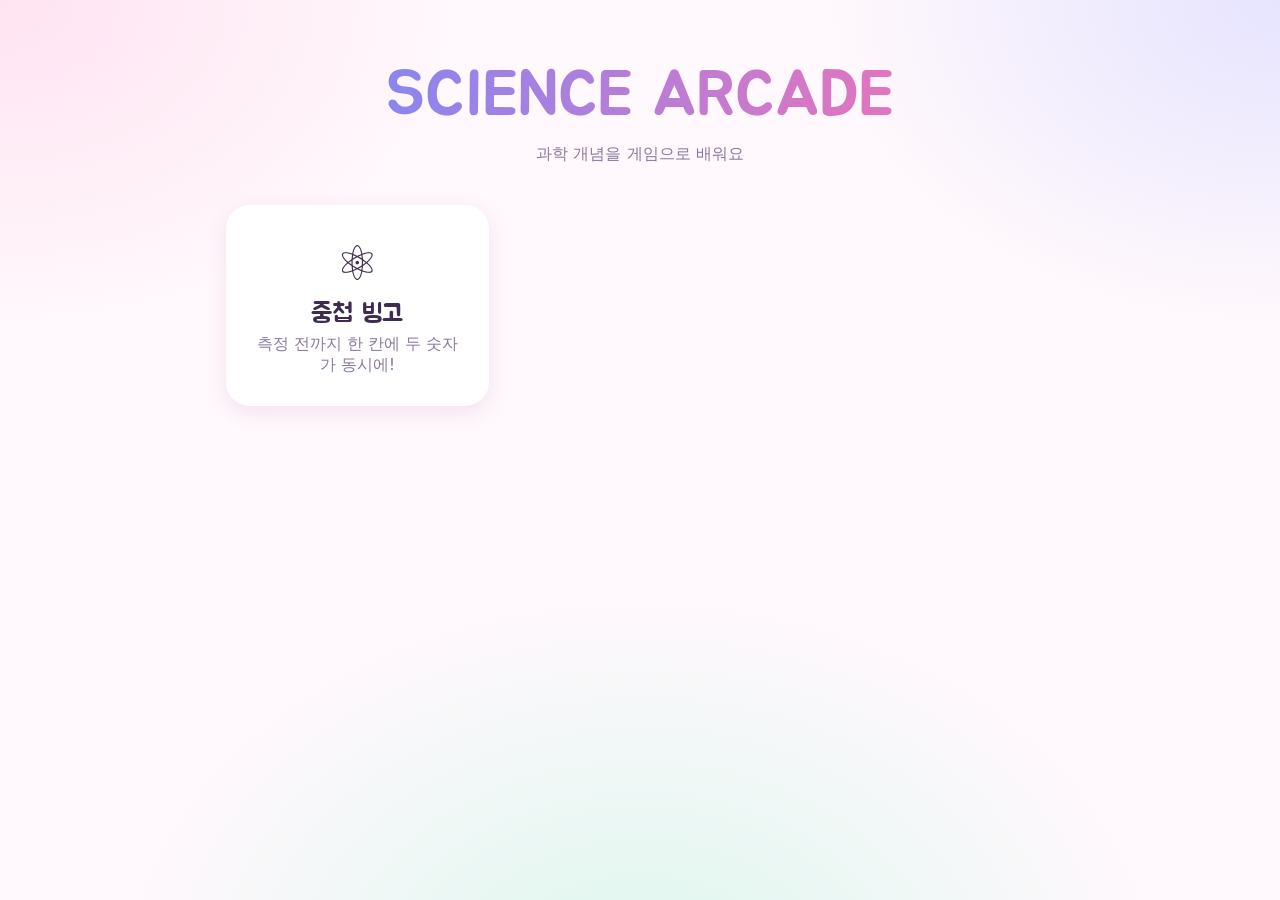
==== index.html @ 03e2c94e "중첩 빙고 첫 공개: 혼자 연습과 실시간 멀티플레이 - 혼자 연습: 빙고판 작성, 무작위 측정, 직접 눌러 표시(30초 후 자동), 중첩칸 붕괴 연출 - 교사 화면: 방 코드·QR" ====
<!doctype html>
<html lang="ko">
<head>
  <meta charset="utf-8">
  <meta name="viewport" content="width=device-width, initial-scale=1">
  <title>SCIENCE ARCADE</title>
  <meta name="description" content="과학 개념을 게임으로 배우는 수업용 게임 모음">
  <link rel="icon" href="data:image/svg+xml,%3Csvg xmlns=%22http://www.w3.org/2000/svg%22 viewBox=%220 0 100 100%22%3E%3Ctext y=%22.9em%22 font-size=%2290%22%3E%E2%9A%9B%EF%B8%8F%3C/text%3E%3C/svg%3E">
  <link rel="preconnect" href="https://fonts.googleapis.com">
  <link rel="preconnect" href="https://fonts.gstatic.com" crossorigin>
  <link rel="stylesheet" href="https://fonts.googleapis.com/css2?family=Jua&display=swap">
  <style>
    :root { --text: #3d2c4f; --muted: #8b7a9e; --a: #6f8bff; --b: #ff6fae; }
    * { box-sizing: border-box; }
    body {
      margin: 0; min-height: 100vh; color: var(--text);
      font-family: "Pretendard", "Apple SD Gothic Neo", "Malgun Gothic", system-ui, sans-serif;
      background:
        radial-gradient(700px 500px at 0% 0%, #ffe3f1, transparent 65%),
        radial-gradient(700px 500px at 100% 0%, #e6e4ff, transparent 65%),
        radial-gradient(800px 600px at 50% 110%, #dcf7ee, transparent 65%), #fff8fc;
    }
    main { max-width: 860px; margin: 0 auto; padding: 56px 16px; text-align: center; }
    h1 {
      font-family: "Jua", sans-serif; font-weight: 400; font-size: clamp(2.4rem, 9vw, 4rem); margin: 0;
      background: linear-gradient(90deg, var(--a), var(--b)); -webkit-background-clip: text; background-clip: text; color: transparent;
    }
    p.lead { color: var(--muted); margin: 8px 0 40px; }
    .games { display: grid; grid-template-columns: repeat(auto-fill, minmax(240px, 1fr)); gap: 20px; }
    .game {
      display: block; padding: 28px 22px; border-radius: 24px; background: #fff; text-decoration: none; color: inherit;
      box-shadow: 0 6px 20px rgba(196, 126, 190, .18); border: 2px solid #fff; transition: transform .15s, box-shadow .15s;
    }
    .game:hover, .game:focus-visible { transform: translateY(-4px); box-shadow: 0 12px 28px rgba(196, 126, 190, .28); outline: none; border-color: #e8d4ff; }
    .game .icon { font-size: 3rem; }
    .game h2 { font-family: "Jua", sans-serif; font-weight: 400; font-size: 1.6rem; margin: 8px 0 4px; }
    .game p { margin: 0; color: var(--muted); }
  </style>
</head>
<body>
  <main>
    <h1>SCIENCE ARCADE</h1>
    <p class="lead">과학 개념을 게임으로 배워요</p>
    <nav class="games" aria-label="게임 목록">
      <a class="game" href="superposition-bingo/">
        <div class="icon" aria-hidden="true">⚛️</div>
        <h2>중첩 빙고</h2>
        <p>측정 전까지 한 칸에 두 숫자가 동시에!</p>
      </a>
    </nav>
  </main>
</body>
</html>
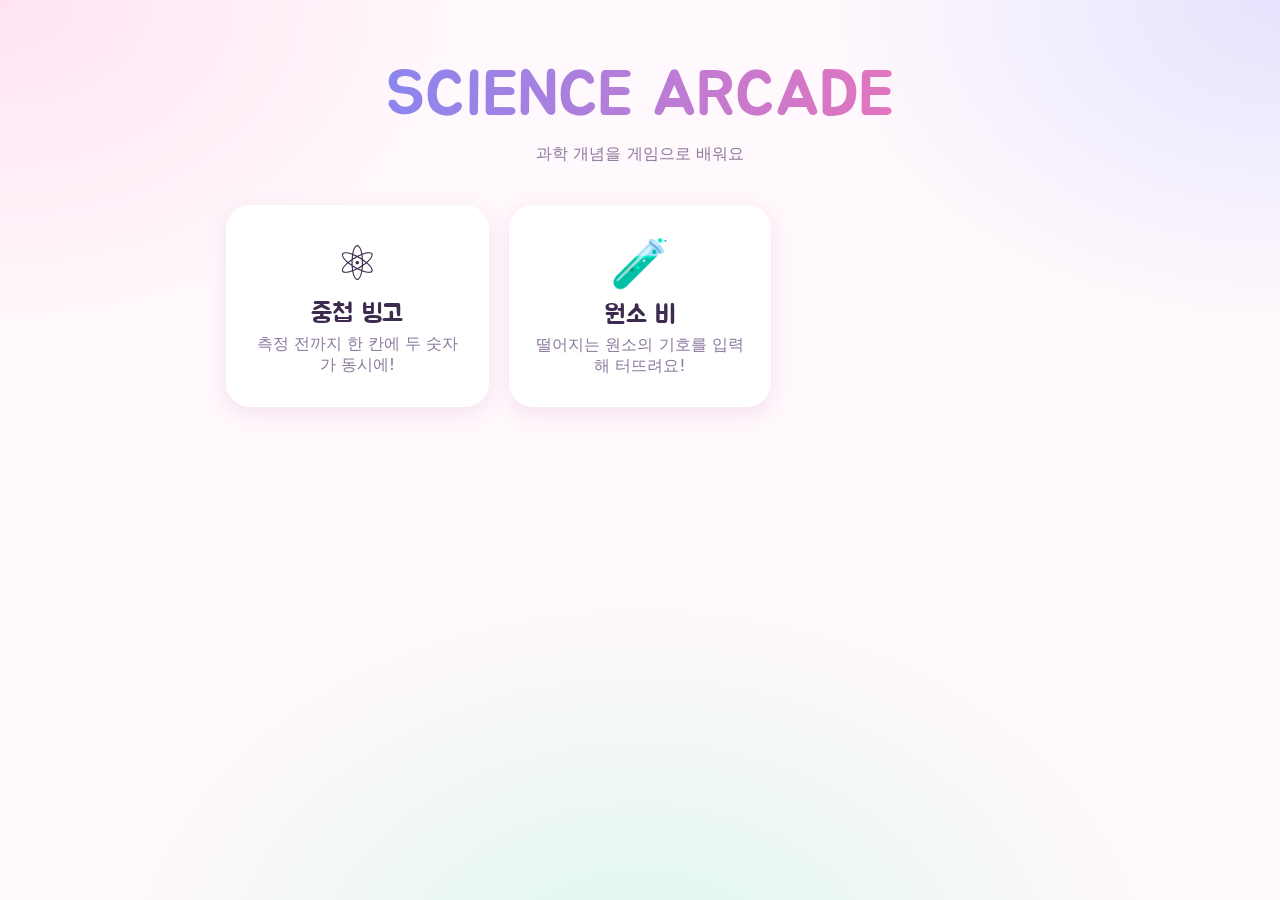
==== commit 4287ab43: "원소 비 첫 공개: 원소 기호 외우기 (혼자 연습과 실시간 대전) - 떨어지는 원소의 기호·이름을 입력해 터뜨리는 게임 (기초 1~20번, 도전, 마스터 전체, 라틴어 특강) - " ====
--- a/index.html
+++ b/index.html
@@ -47,6 +47,11 @@
         <h2>중첩 빙고</h2>
         <p>측정 전까지 한 칸에 두 숫자가 동시에!</p>
       </a>
+      <a class="game" href="element-rain/">
+        <div class="icon" aria-hidden="true">🧪</div>
+        <h2>원소 비</h2>
+        <p>떨어지는 원소의 기호를 입력해 터뜨려요!</p>
+      </a>
     </nav>
   </main>
 </body>
